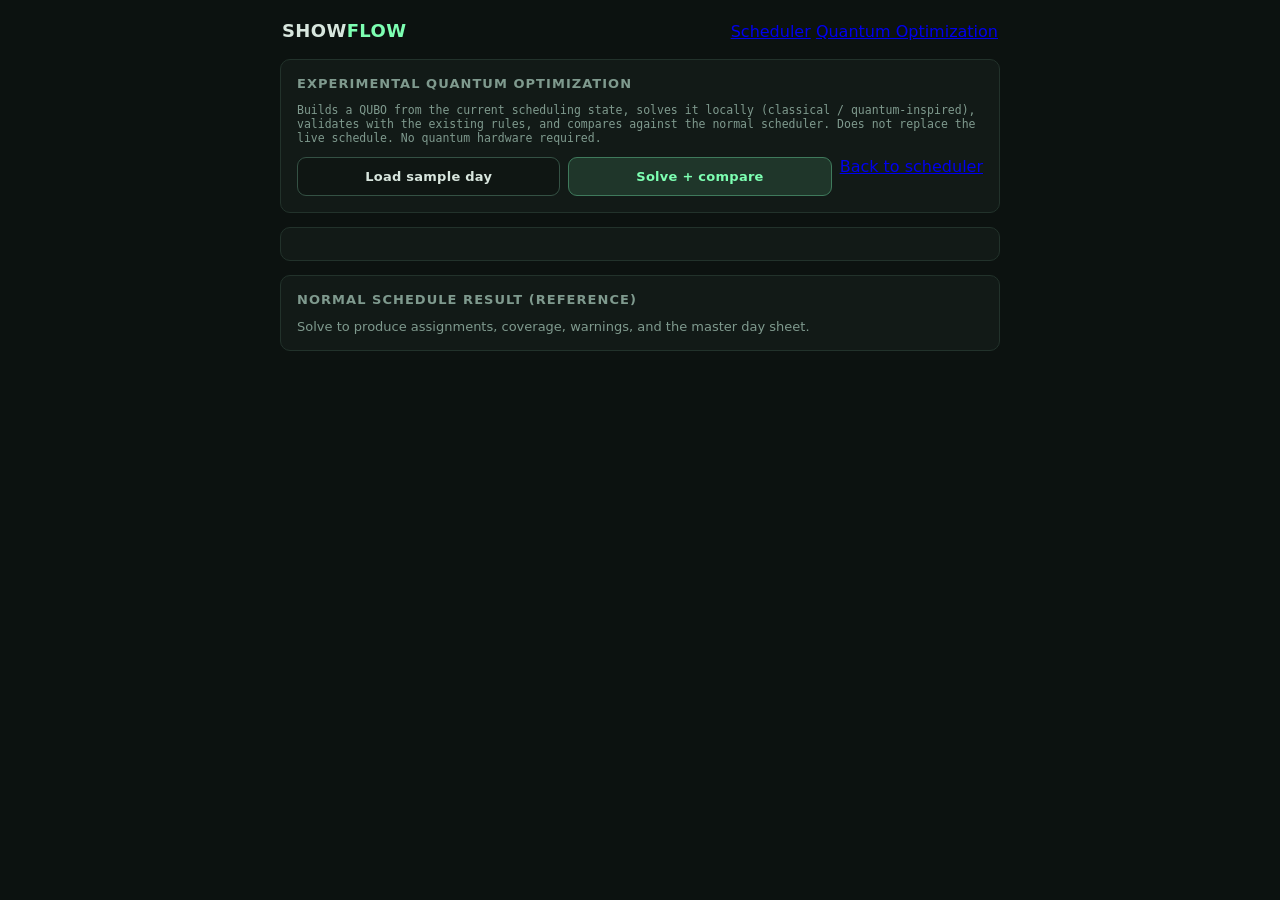
==== quantum.html @ 24385fe3 "Add Quantum Optimization experiment page, browser QUBO modules, and README links" ====
<!doctype html>
<html lang="en">
<head>
  <meta charset="utf-8">
  <meta name="viewport" content="width=device-width, initial-scale=1, viewport-fit=cover">
  <meta name="apple-mobile-web-app-capable" content="yes">
  <meta name="theme-color" content="#0c1210">
  <title>Showflow — Quantum Optimization</title>
  <link rel="stylesheet" href="style.css">
</head>
<body>
  <div class="wrap">
    <header>
      <h1>SHOW<span>FLOW</span></h1>
      <nav class="nav-links" aria-label="Primary">
        <a href="index.html">Scheduler</a>
        <a href="quantum.html" class="nav-active">Quantum Optimization</a>
      </nav>
    </header>

    <section class="panel">
      <h2>Experimental Quantum Optimization</h2>
      <p class="muted" style="margin:0 0 12px">
        Builds a QUBO from the current scheduling state, solves it locally
        (classical / quantum-inspired), validates with the existing rules, and
        compares against the normal scheduler. Does not replace the live schedule.
        No quantum hardware required.
      </p>
      <div class="transport">
        <button type="button" id="load-sample">Load sample day</button>
        <button type="button" id="solve" class="primary">Solve + compare</button>
        <a class="button-link" href="index.html">Back to scheduler</a>
      </div>
    </section>

    <section class="panel" id="quantum-host">
      <!-- quantum-ui mounts here when data-quantum-standalone is set -->
    </section>

    <section class="panel" id="result-panel">
      <h2>Normal schedule result (reference)</h2>
      <div id="result"></div>
    </section>

    <!-- Hidden editor roots so app.js state/loadSample/solve still work -->
    <div id="workers" hidden></div>
    <div id="shows" hidden></div>
    <input type="hidden" id="day-label" value="Saturday Floor">
  </div>

  <script src="engine.js?v=3"></script>
  <script src="app.js?v=3"></script>
  <script src="quantum/qubo-builder.js?v=1"></script>
  <script src="quantum/qubo-solver.js?v=1"></script>
  <script src="quantum/quantum-optimization.js?v=1"></script>
  <script src="quantum/quantum-ui.js?v=1"></script>
  <script>
    // Standalone mode: always show the experiment panel, host in #quantum-host
    document.documentElement.dataset.quantumStandalone = "1";
    if (window.ShowflowQuantumUI) {
      ShowflowQuantumUI.getState().enabled = true;
      ShowflowQuantumUI.init();
    }
    // Wire Solve + compare on this page
    document.getElementById("solve")?.addEventListener("click", () => {
      if (typeof state === "undefined") return;
      state.result = solve(state.workers, state.shows);
      if (typeof renderResult === "function") renderResult();
      if (window.ShowflowQuantumUI) ShowflowQuantumUI.runCompare();
    });
  </script>
</body>
</html>
---- style.css ----
:root{
  --bg: #0c1210;
  --panel: #121a17;
  --panel-2: #0f1613;
  --line: #22322b;
  --line-bright: #345144;
  --text: #d8e6de;
  --text-dim: #7f9a8e;
  --phosphor: #7dffb2;
  --phosphor-dim: #3f7a5c;
  --amber: #ffb454;
  --danger: #ff6b6b;
  --mono: ui-monospace, "SF Mono", Menlo, Consolas, monospace;
  --sans: -apple-system, BlinkMacSystemFont, "SF Pro Text", system-ui, sans-serif;
}
*{ box-sizing: border-box; -webkit-tap-highlight-color: transparent; }
html,body{
  margin:0;
  padding:0;
  background:var(--bg);
  color:var(--text);
  font-family:var(--sans);
}
body{
  padding: max(16px, env(safe-area-inset-top)) 16px max(28px, env(safe-area-inset-bottom));
  background-image:
    linear-gradient(var(--bg), var(--bg)),
    repeating-linear-gradient(0deg, rgba(125,255,178,0.035) 0px, rgba(125,255,178,0.035) 1px, transparent 1px, transparent 24px),
    repeating-linear-gradient(90deg, rgba(125,255,178,0.035) 0px, rgba(125,255,178,0.035) 1px, transparent 1px, transparent 24px);
}
.wrap{ max-width: 720px; margin: 0 auto; }
header{ display:flex; align-items:baseline; justify-content:space-between; gap:12px; margin: 4px 2px 18px; }
header h1{ font-size: 18px; letter-spacing: 0.02em; margin:0; font-weight: 600; }
header h1 span{ color: var(--phosphor); }
header .sub{ font-family: var(--mono); font-size: 11px; color: var(--text-dim); text-align:right; }
.panel{
  background: var(--panel);
  border: 1px solid var(--line);
  border-radius: 10px;
  padding: 16px;
  margin-bottom: 14px;
}
.panel h2{
  margin: 0 0 12px;
  font-size: 13px;
  letter-spacing: 0.08em;
  text-transform: uppercase;
  color: var(--text-dim);
  font-weight: 600;
}
.row{ display:flex; gap:8px; flex-wrap:wrap; }
.field{ display:flex; flex-direction:column; gap:5px; flex:1; min-width: 110px; }
.field.grow{ flex: 2; }
label{ font-size: 11.5px; color: var(--text-dim); letter-spacing: 0.03em; }
input, select, textarea{
  background: var(--panel-2);
  border: 1px solid var(--line);
  color: var(--text);
  font-family: var(--mono);
  font-size: 14px;
  border-radius: 6px;
  padding: 9px 10px;
  width: 100%;
}
textarea{
  min-height: 220px;
  resize: vertical;
  line-height: 1.45;
  font-size: 12px;
}
button{
  border-radius: 9px;
  border: 1px solid var(--line-bright);
  font-family: var(--sans);
  font-size: 13px;
  font-weight:600;
  letter-spacing: 0.02em;
  background: var(--panel-2);
  color: var(--text);
  padding: 11px 12px;
}
button.primary{
  background: rgba(125,255,178,0.12);
  color: var(--phosphor);
  border-color: var(--phosphor-dim);
}
button.warn{
  color: var(--amber);
  border-color: #6a4a22;
}
button.danger{
  color: var(--danger);
  border-color: #5a2a2a;
}
button:active{ transform: scale(0.98); }
.transport{ display:flex; gap:8px; flex-wrap:wrap; margin-top: 12px; }
.transport button{ flex:1; min-width: 110px; }
.card{
  border: 1px solid var(--line);
  background: var(--panel-2);
  border-radius: 8px;
  padding: 12px;
  margin-bottom: 10px;
}
.card:last-child{ margin-bottom: 0; }
.card-head{
  display:flex;
  justify-content:space-between;
  align-items:center;
  gap:8px;
  margin-bottom: 8px;
}
.card-head strong{ font-size: 14px; }
.muted{ color: var(--text-dim); font-family: var(--mono); font-size: 11.5px; }
.chip-row{ display:flex; gap:6px; flex-wrap:wrap; margin-top: 8px; }
.chip{
  font-family: var(--mono);
  font-size: 11px;
  border: 1px solid var(--line);
  border-radius: 20px;
  padding: 5px 8px;
  color: var(--text-dim);
}
.chip.a{ color: var(--phosphor); border-color: var(--phosphor-dim); }
.chip.b{ color: var(--amber); border-color: #6a4a22; }
.chip.c{ color: #9ec5ff; border-color: #35506e; }
.stats{ display:grid; grid-template-columns: repeat(2, 1fr); gap:8px; }
.stat{
  border: 1px solid var(--line);
  border-radius: 8px;
  padding: 10px;
  background: var(--panel-2);
}
.stat .k{ font-size: 11px; color: var(--text-dim); letter-spacing: 0.04em; }
.stat .v{ font-family: var(--mono); font-size: 18px; color: var(--phosphor); margin-top: 4px; }
.stat .v.warn{ color: var(--amber); }
.stat .v.bad{ color: var(--danger); }
.table-wrap{ overflow-x:auto; -webkit-overflow-scrolling: touch; }
table{ width:100%; border-collapse: collapse; font-size: 12.5px; }
th, td{ text-align:left; padding: 8px 6px; border-bottom: 1px solid var(--line); vertical-align: top; }
th{ color: var(--text-dim); font-size: 11px; letter-spacing: 0.04em; font-weight: 600; }
.ok{ color: var(--phosphor); }
.warn-text{ color: var(--amber); }
.bad{ color: var(--danger); }
.empty{ color: var(--text-dim); font-size: 13px; }
details.sheet{ margin-top: 10px; border-top: 1px solid var(--line); padding-top: 10px; }
summary{ cursor:pointer; color: var(--text-dim); font-size: 13px; }
pre{
  white-space: pre-wrap;
  word-break: break-word;
  font-family: var(--mono);
  font-size: 11.5px;
  line-height: 1.4;
  margin: 10px 0 0;
}
@media (min-width: 720px){
  .stats{ grid-template-columns: repeat(4, 1fr); }
}
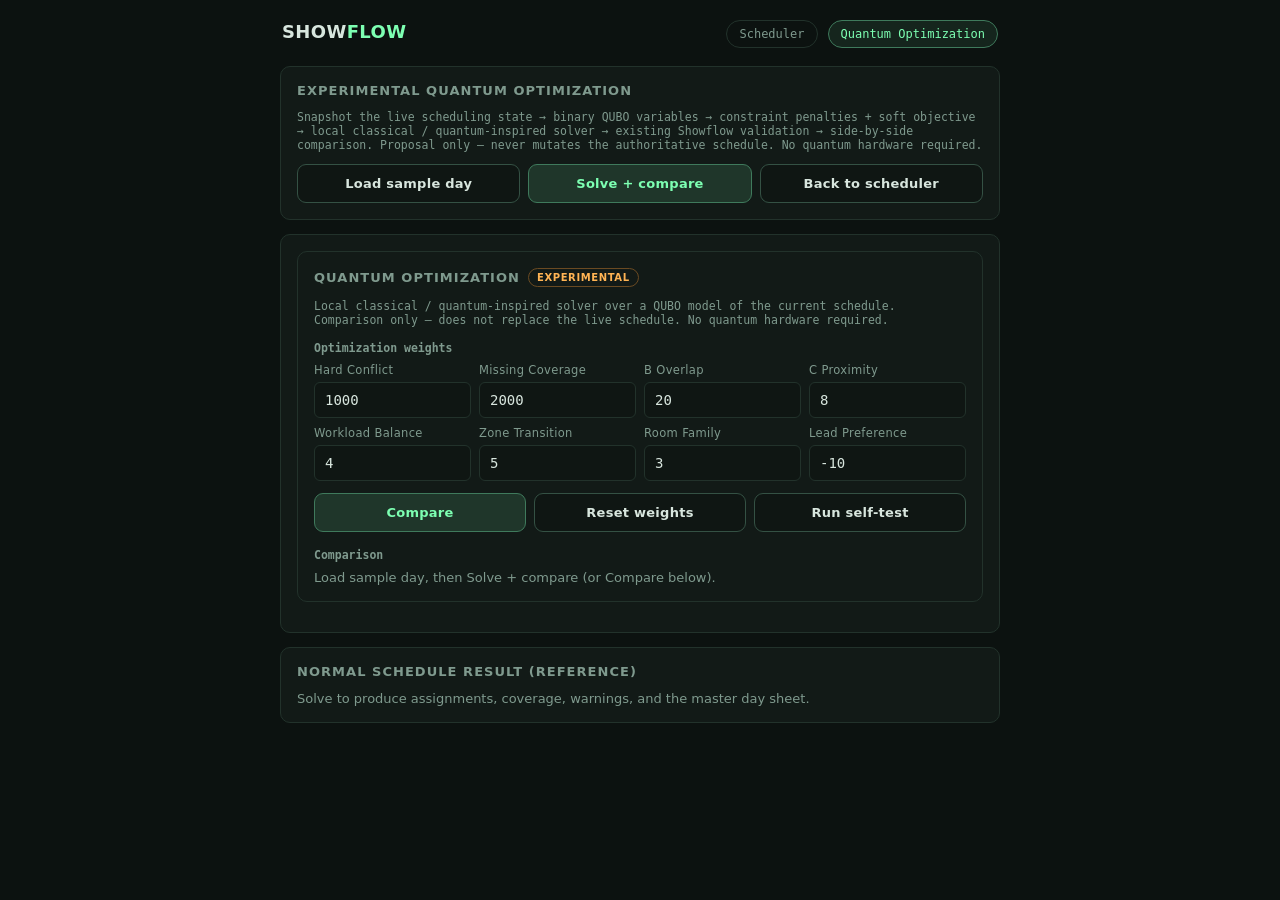
==== commit a6e6a76f: "Enhance Quantum Optimization UI: weights panel, QUBO diagnostics, energy, conclusion, Inspect QUBO" ====
--- a/quantum.html
+++ b/quantum.html
@@ -21,9 +21,10 @@
     <section class="panel">
       <h2>Experimental Quantum Optimization</h2>
       <p class="muted" style="margin:0 0 12px">
-        Builds a QUBO from the current scheduling state, solves it locally
-        (classical / quantum-inspired), validates with the existing rules, and
-        compares against the normal scheduler. Does not replace the live schedule.
+        Snapshot the live scheduling state → binary QUBO variables → constraint
+        penalties + soft objective → local classical / quantum-inspired solver →
+        existing Showflow validation → side-by-side comparison.
+        Proposal only — never mutates the authoritative schedule.
         No quantum hardware required.
       </p>
       <div class="transport">
@@ -50,10 +51,10 @@
 
   <script src="engine.js?v=3"></script>
   <script src="app.js?v=3"></script>
-  <script src="quantum/qubo-builder.js?v=1"></script>
-  <script src="quantum/qubo-solver.js?v=1"></script>
-  <script src="quantum/quantum-optimization.js?v=1"></script>
-  <script src="quantum/quantum-ui.js?v=1"></script>
+  <script src="quantum/qubo-builder.js?v=2"></script>
+  <script src="quantum/qubo-solver.js?v=2"></script>
+  <script src="quantum/quantum-optimization.js?v=2"></script>
+  <script src="quantum/quantum-ui.js?v=2"></script>
   <script>
     // Standalone mode: always show the experiment panel, host in #quantum-host
     document.documentElement.dataset.quantumStandalone = "1";
--- a/style.css
+++ b/style.css
@@ -156,3 +156,118 @@
 @media (min-width: 720px){
   .stats{ grid-template-columns: repeat(4, 1fr); }
 }
+
+/* Quantum Optimization experiment panel */
+.quantum-panel h2 {
+  display: flex;
+  align-items: center;
+  gap: 8px;
+  flex-wrap: wrap;
+}
+.quantum-badge {
+  font-size: 10px;
+  letter-spacing: 0.06em;
+  text-transform: uppercase;
+  color: var(--amber);
+  border: 1px solid #6a4a22;
+  border-radius: 20px;
+  padding: 3px 8px;
+  font-weight: 600;
+}
+.quantum-toggle {
+  display: flex;
+  align-items: center;
+  gap: 10px;
+  font-size: 13px;
+  color: var(--text);
+  margin-bottom: 4px;
+}
+.quantum-toggle input {
+  width: auto;
+  accent-color: var(--phosphor);
+}
+.quantum-weights {
+  display: grid;
+  grid-template-columns: repeat(2, 1fr);
+  gap: 8px;
+}
+.quantum-compare {
+  display: grid;
+  grid-template-columns: 1fr;
+  gap: 12px;
+}
+.quantum-col {
+  border: 1px solid var(--line);
+  border-radius: 8px;
+  padding: 12px;
+  background: var(--panel-2);
+}
+.quantum-col h3 {
+  margin: 0 0 4px;
+  font-size: 13px;
+  letter-spacing: 0.04em;
+  text-transform: uppercase;
+  color: var(--text-dim);
+}
+.quantum-col table {
+  margin-top: 8px;
+}
+.quantum-col td:last-child {
+  font-family: var(--mono);
+  text-align: right;
+}
+@media (min-width: 640px) {
+  .quantum-weights { grid-template-columns: repeat(4, 1fr); }
+  .quantum-compare { grid-template-columns: 1fr 1fr; }
+}
+
+/* Primary nav between Scheduler and Quantum Optimization */
+.nav-links {
+  display: flex;
+  gap: 10px;
+  flex-wrap: wrap;
+  align-items: center;
+}
+.nav-links a {
+  font-family: var(--mono);
+  font-size: 12px;
+  color: var(--text-dim);
+  text-decoration: none;
+  border: 1px solid var(--line);
+  border-radius: 20px;
+  padding: 6px 12px;
+}
+.nav-links a:hover {
+  color: var(--phosphor);
+  border-color: var(--phosphor-dim);
+}
+.nav-links a.nav-active {
+  color: var(--phosphor);
+  border-color: var(--phosphor-dim);
+  background: rgba(125, 255, 178, 0.08);
+}
+.header-sub {
+  margin: -8px 2px 18px;
+  font-family: var(--mono);
+  font-size: 11px;
+  color: var(--text-dim);
+}
+a.button-link {
+  display: inline-flex;
+  align-items: center;
+  justify-content: center;
+  flex: 1;
+  min-width: 110px;
+  border-radius: 9px;
+  border: 1px solid var(--line-bright);
+  font-family: var(--sans);
+  font-size: 13px;
+  font-weight: 600;
+  letter-spacing: 0.02em;
+  background: var(--panel-2);
+  color: var(--text);
+  padding: 11px 12px;
+  text-decoration: none;
+  text-align: center;
+}
+a.button-link:active { transform: scale(0.98); }
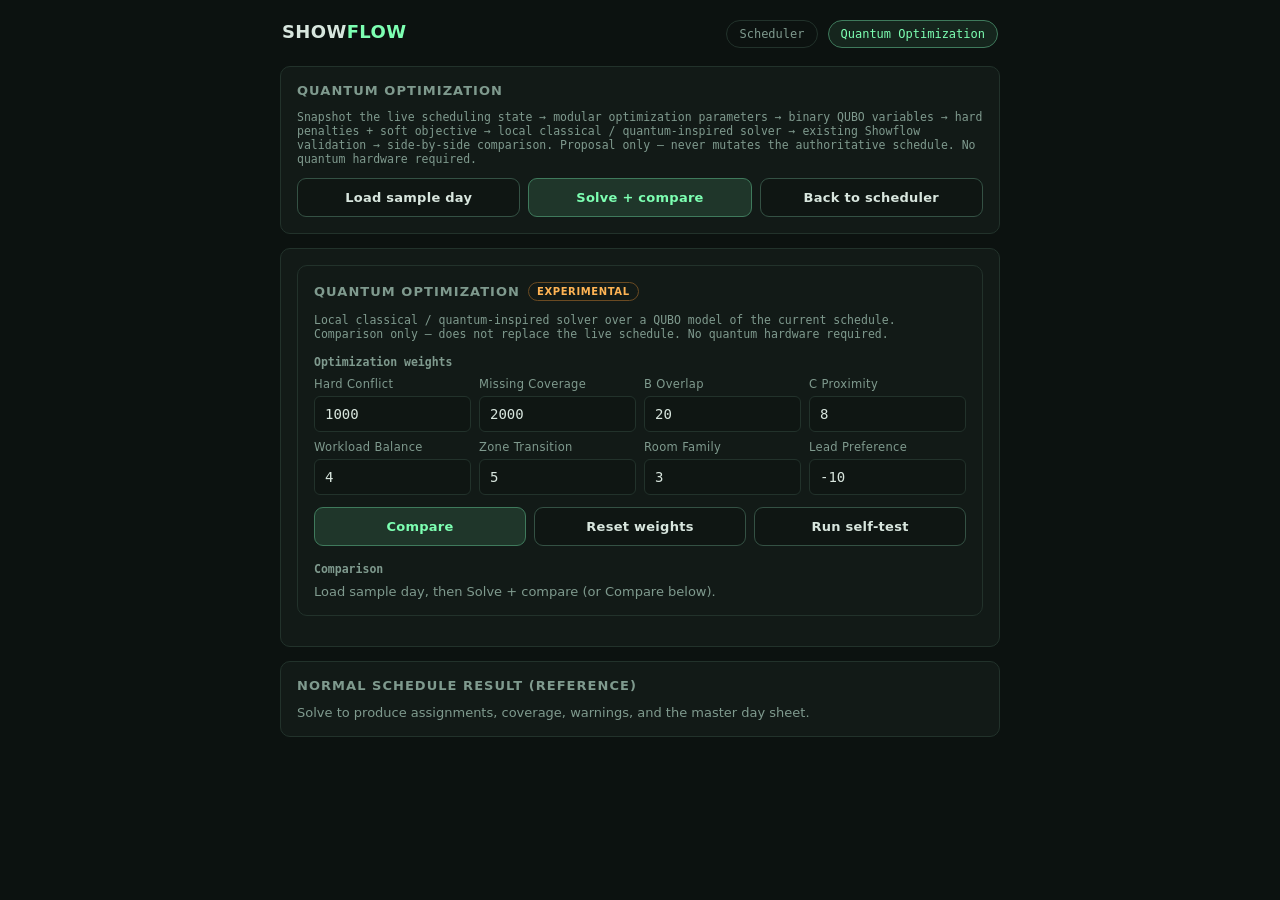
==== commit 94fe4a39: "Quantum Optimization: load modular optimization-params.js on quantum.html" ====
--- a/quantum.html
+++ b/quantum.html
@@ -19,11 +19,11 @@
     </header>
 
     <section class="panel">
-      <h2>Experimental Quantum Optimization</h2>
+      <h2>Quantum Optimization</h2>
       <p class="muted" style="margin:0 0 12px">
-        Snapshot the live scheduling state → binary QUBO variables → constraint
-        penalties + soft objective → local classical / quantum-inspired solver →
-        existing Showflow validation → side-by-side comparison.
+        Snapshot the live scheduling state → modular optimization parameters →
+        binary QUBO variables → hard penalties + soft objective → local classical /
+        quantum-inspired solver → existing Showflow validation → side-by-side comparison.
         Proposal only — never mutates the authoritative schedule.
         No quantum hardware required.
       </p>
@@ -35,7 +35,6 @@
     </section>
 
     <section class="panel" id="quantum-host">
-      <!-- quantum-ui mounts here when data-quantum-standalone is set -->
     </section>
 
     <section class="panel" id="result-panel">
@@ -43,26 +42,26 @@
       <div id="result"></div>
     </section>
 
-    <!-- Hidden editor roots so app.js state/loadSample/solve still work -->
     <div id="workers" hidden></div>
     <div id="shows" hidden></div>
     <input type="hidden" id="day-label" value="Saturday Floor">
   </div>
 
-  <script src="engine.js?v=3"></script>
-  <script src="app.js?v=3"></script>
-  <script src="quantum/qubo-builder.js?v=2"></script>
+  <script src="engine.js?v=4"></script>
+  <script src="app.js?v=4"></script>
+  <script src="quantum/optimization-params.js?v=1"></script>
+  <script src="quantum/qubo-builder.js?v=4"></script>
+  <script src="quantum/qubo-inspect.js?v=2"></script>
   <script src="quantum/qubo-solver.js?v=2"></script>
-  <script src="quantum/quantum-optimization.js?v=2"></script>
-  <script src="quantum/quantum-ui.js?v=2"></script>
+  <script src="quantum/quantum-optimization.js?v=4"></script>
+  <script src="quantum/quantum-ui.js?v=4"></script>
+  <script src="quantum/quantum-enhancements.js?v=2"></script>
   <script>
-    // Standalone mode: always show the experiment panel, host in #quantum-host
     document.documentElement.dataset.quantumStandalone = "1";
     if (window.ShowflowQuantumUI) {
       ShowflowQuantumUI.getState().enabled = true;
       ShowflowQuantumUI.init();
     }
-    // Wire Solve + compare on this page
     document.getElementById("solve")?.addEventListener("click", () => {
       if (typeof state === "undefined") return;
       state.result = solve(state.workers, state.shows);
--- a/style.css
+++ b/style.css
@@ -271,3 +271,87 @@
   text-align: center;
 }
 a.button-link:active { transform: scale(0.98); }
+
+/* Quantum Optimization enhancements */
+.quantum-disclosure {
+  display: block;
+  width: 100%;
+  text-align: left;
+  background: transparent;
+  border: none;
+  color: var(--text-dim);
+  font-family: var(--mono);
+  font-size: 12px;
+  letter-spacing: 0.04em;
+  text-transform: uppercase;
+  padding: 8px 0;
+  cursor: pointer;
+  margin-top: 4px;
+}
+.quantum-disclosure:hover {
+  color: var(--phosphor);
+}
+.qubo-diagnostics {
+  display: flex;
+  flex-wrap: wrap;
+  gap: 10px 16px;
+  padding: 10px 12px;
+  border: 1px solid var(--line);
+  border-radius: 8px;
+  background: var(--panel-2);
+  font-family: var(--mono);
+  font-size: 12px;
+  color: var(--text-dim);
+}
+.qubo-diagnostics strong {
+  color: var(--phosphor);
+  font-weight: 600;
+}
+.quantum-conclusion {
+  margin-top: 12px;
+  padding: 12px;
+  border: 1px solid var(--line);
+  border-radius: 8px;
+  background: rgba(125, 255, 178, 0.04);
+}
+.quantum-conclusion-list {
+  margin: 0;
+  padding-left: 18px;
+  font-size: 13px;
+  color: var(--text);
+}
+.quantum-conclusion-list li {
+  margin: 4px 0;
+}
+.quantum-disclaimer {
+  font-size: 12px;
+  line-height: 1.45;
+}
+.qubo-inspect {
+  margin-top: 14px;
+  border: 1px solid var(--line);
+  border-radius: 8px;
+  background: var(--panel-2);
+  padding: 12px;
+}
+.qubo-inspect h3 {
+  margin: 0 0 8px;
+  font-size: 13px;
+  letter-spacing: 0.04em;
+  text-transform: uppercase;
+  color: var(--text-dim);
+}
+.qubo-inspect-pre {
+  margin: 0;
+  max-height: 360px;
+  overflow: auto;
+  font-family: var(--mono);
+  font-size: 11px;
+  line-height: 1.45;
+  color: var(--text);
+  white-space: pre-wrap;
+  word-break: break-word;
+}
+.energy-cell {
+  font-weight: 600;
+}
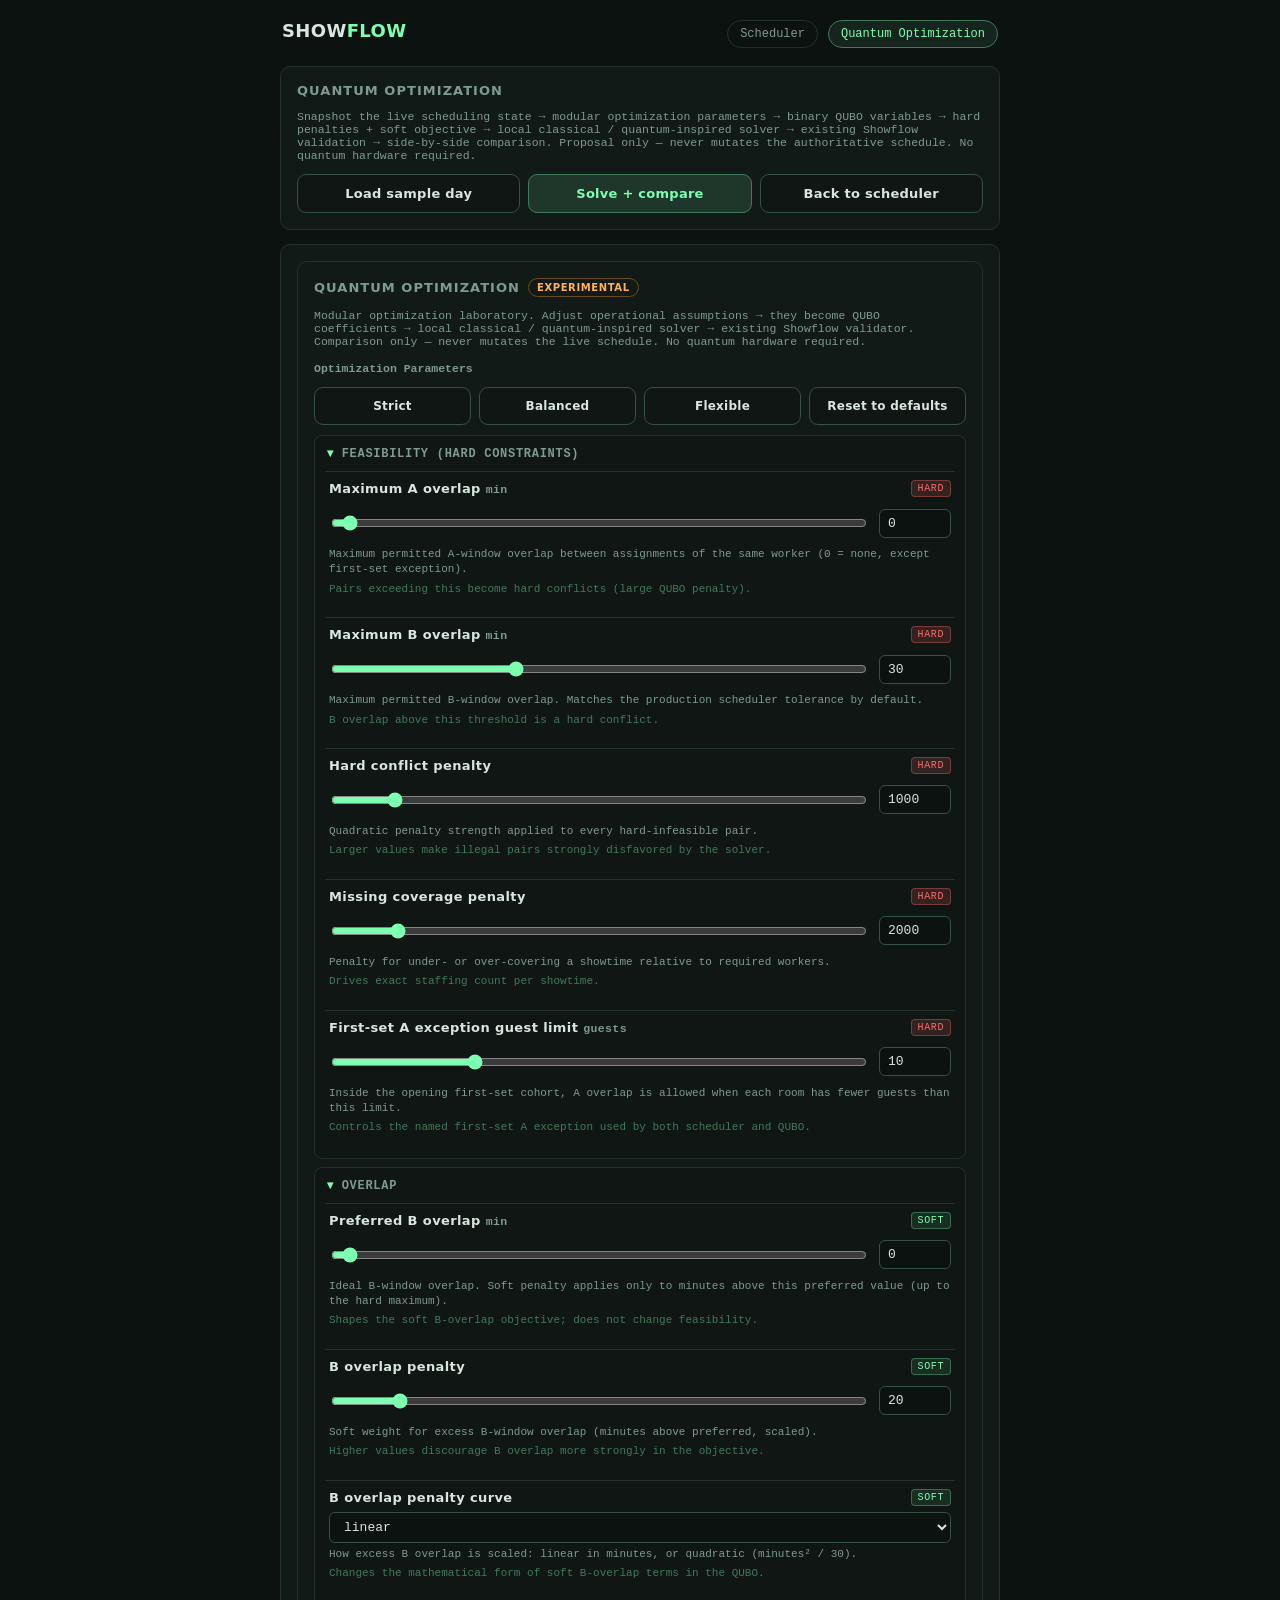
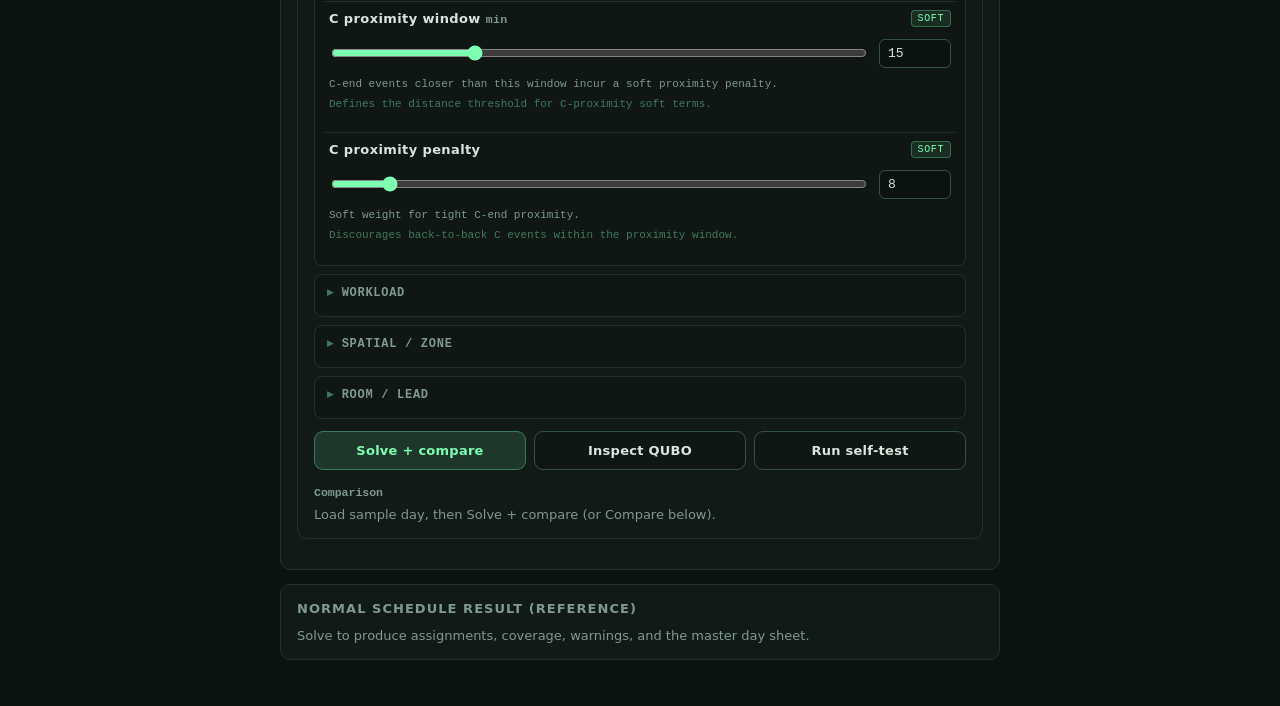
==== commit eb9d5bcc: "quantum.html: link quantum/op-params.css for modular parameter styles" ====
--- a/quantum.html
+++ b/quantum.html
@@ -7,6 +7,7 @@
   <meta name="theme-color" content="#0c1210">
   <title>Showflow — Quantum Optimization</title>
   <link rel="stylesheet" href="style.css">
+  <link rel="stylesheet" href="quantum/op-params.css?v=1">
 </head>
 <body>
   <div class="wrap">
--- a/quantum/op-params.css
+++ b/quantum/op-params.css
@@ -0,0 +1,171 @@
+/* —— Modular Optimization Parameters —— */
+.op-params {
+  display: flex;
+  flex-direction: column;
+  gap: 8px;
+}
+.op-group {
+  border: 1px solid var(--line);
+  border-radius: 8px;
+  background: var(--panel-2);
+  padding: 0 10px 6px;
+}
+.op-group > summary {
+  cursor: pointer;
+  list-style: none;
+  font-family: var(--mono);
+  font-size: 12px;
+  letter-spacing: 0.06em;
+  text-transform: uppercase;
+  color: var(--text-dim);
+  padding: 10px 2px;
+  font-weight: 600;
+}
+.op-group > summary::-webkit-details-marker { display: none; }
+.op-group > summary::before {
+  content: "▸ ";
+  color: var(--phosphor-dim);
+}
+.op-group[open] > summary::before {
+  content: "▾ ";
+  color: var(--phosphor);
+}
+.op-group-body {
+  display: flex;
+  flex-direction: column;
+  gap: 12px;
+  padding-bottom: 8px;
+}
+.op-row {
+  padding: 8px 4px;
+  border-top: 1px solid var(--line);
+}
+.op-label-row {
+  display: flex;
+  align-items: center;
+  justify-content: space-between;
+  gap: 8px;
+  margin-bottom: 6px;
+}
+.op-label-row label {
+  font-size: 13px;
+  font-weight: 600;
+  color: var(--text);
+}
+.op-kind {
+  font-family: var(--mono);
+  font-size: 10px;
+  letter-spacing: 0.06em;
+  padding: 2px 6px;
+  border-radius: 4px;
+  flex-shrink: 0;
+}
+.op-hard {
+  background: rgba(255, 107, 107, 0.15);
+  color: var(--danger);
+  border: 1px solid rgba(255, 107, 107, 0.35);
+}
+.op-soft {
+  background: rgba(125, 255, 178, 0.1);
+  color: var(--phosphor);
+  border: 1px solid rgba(125, 255, 178, 0.3);
+}
+.op-controls {
+  display: flex;
+  align-items: center;
+  gap: 10px;
+  flex-wrap: wrap;
+}
+.op-slider {
+  flex: 1 1 140px;
+  min-width: 120px;
+  accent-color: var(--phosphor);
+}
+.op-num {
+  width: 72px;
+  font-family: var(--mono);
+  font-size: 13px;
+  background: var(--bg);
+  border: 1px solid var(--line-bright);
+  color: var(--text);
+  border-radius: 6px;
+  padding: 6px 8px;
+}
+.op-select {
+  font-family: var(--mono);
+  font-size: 13px;
+  background: var(--bg);
+  border: 1px solid var(--line-bright);
+  color: var(--text);
+  border-radius: 6px;
+  padding: 6px 10px;
+  min-width: 120px;
+}
+.op-desc, .op-effect {
+  margin: 4px 0 0;
+  font-size: 11px;
+  line-height: 1.4;
+}
+.op-effect {
+  color: var(--phosphor-dim);
+}
+.op-presets {
+  margin-bottom: 10px;
+  flex-wrap: wrap;
+}
+.op-presets button {
+  font-size: 12px;
+}
+.quantum-status {
+  font-family: var(--mono);
+  font-size: 14px;
+  font-weight: 700;
+  letter-spacing: 0.04em;
+  padding: 10px 12px;
+  border-radius: 8px;
+  margin-bottom: 12px;
+  text-align: center;
+}
+.quantum-status.ok {
+  background: rgba(125, 255, 178, 0.12);
+  border: 1px solid rgba(125, 255, 178, 0.4);
+  color: var(--phosphor);
+}
+.quantum-status.bad {
+  background: rgba(255, 107, 107, 0.12);
+  border: 1px solid rgba(255, 107, 107, 0.4);
+  color: var(--danger);
+}
+.op-measurable {
+  margin: 12px 0;
+  padding: 10px 12px;
+  border: 1px solid var(--line);
+  border-radius: 8px;
+  background: var(--panel-2);
+}
+.op-measurable h4 {
+  margin: 0 0 6px;
+  font-size: 12px;
+  letter-spacing: 0.04em;
+  text-transform: uppercase;
+}
+.op-measurable ul {
+  margin: 0;
+  padding-left: 18px;
+  font-size: 13px;
+}
+.op-measurable li {
+  margin: 3px 0;
+}
+@media (max-width: 480px) {
+  .op-controls {
+    flex-direction: column;
+    align-items: stretch;
+  }
+  .op-num {
+    width: 100%;
+  }
+  .quantum-compare {
+    flex-direction: column;
+  }
+}
